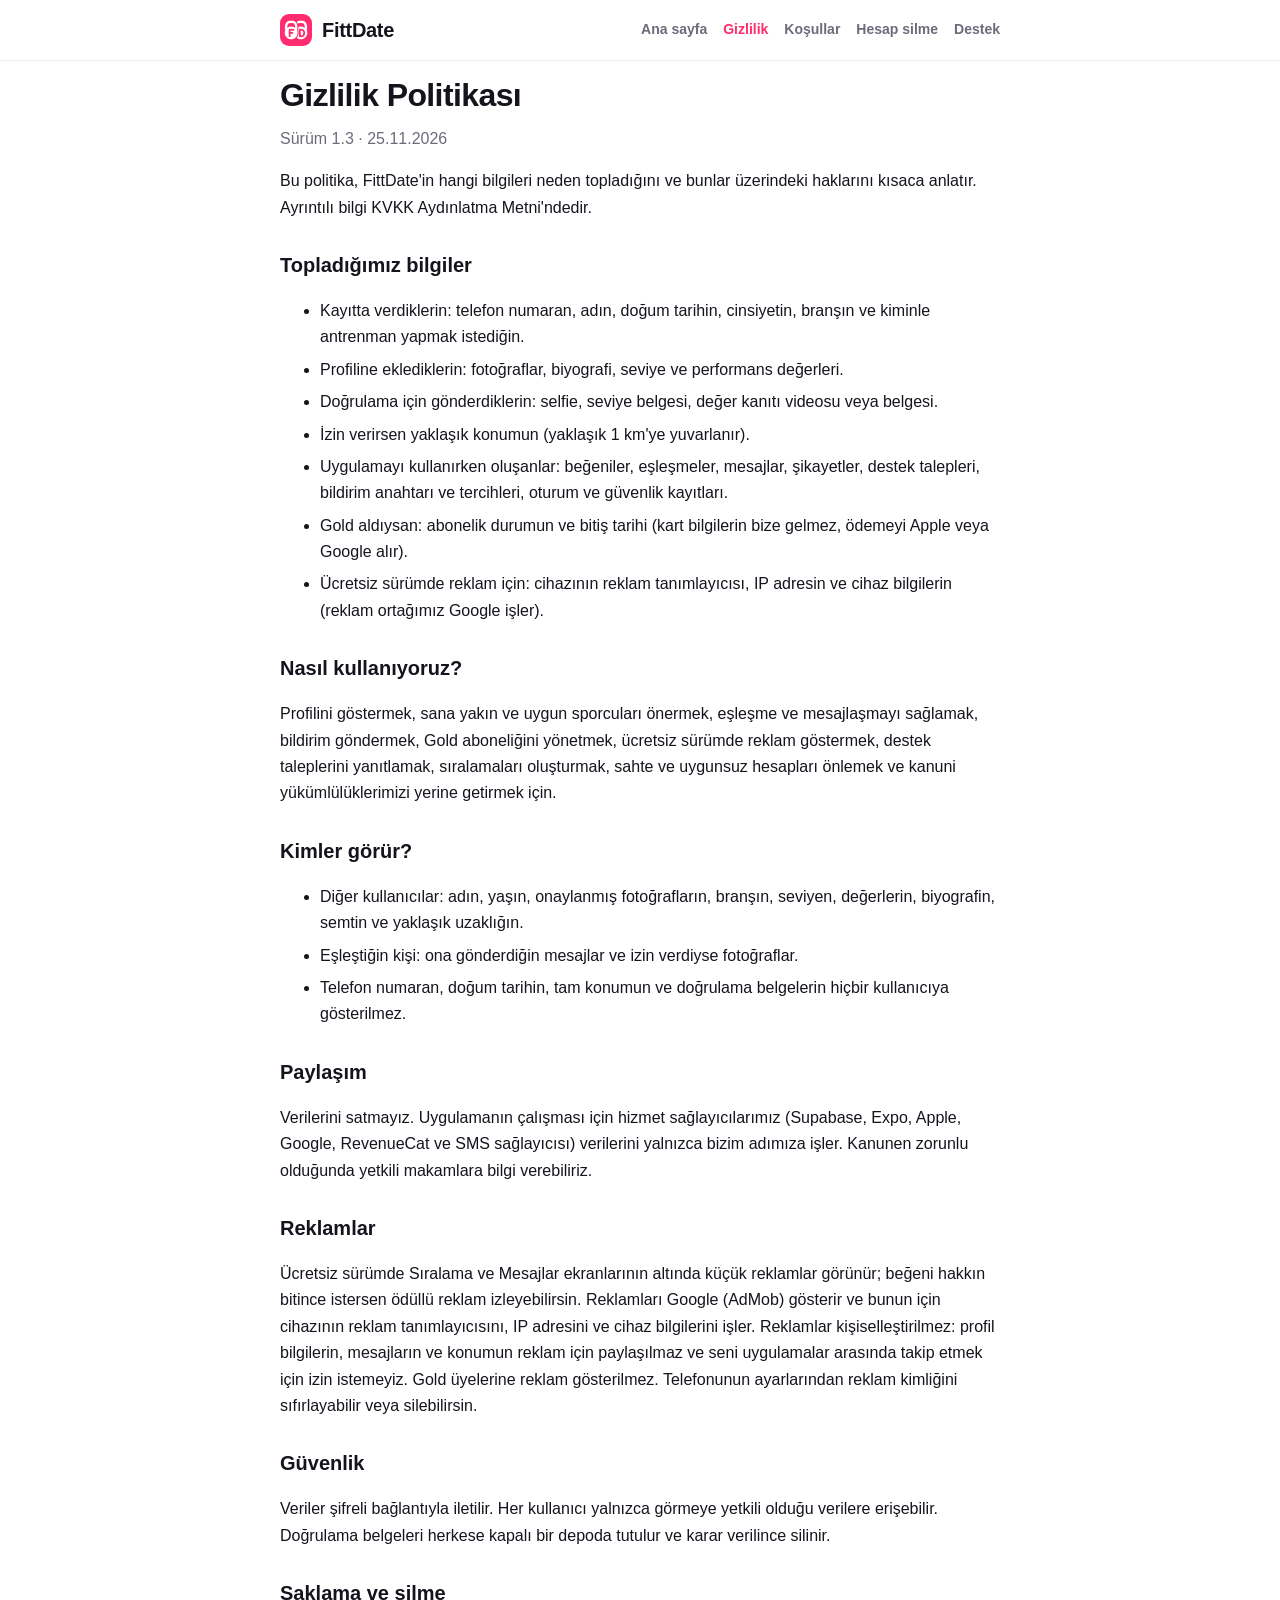
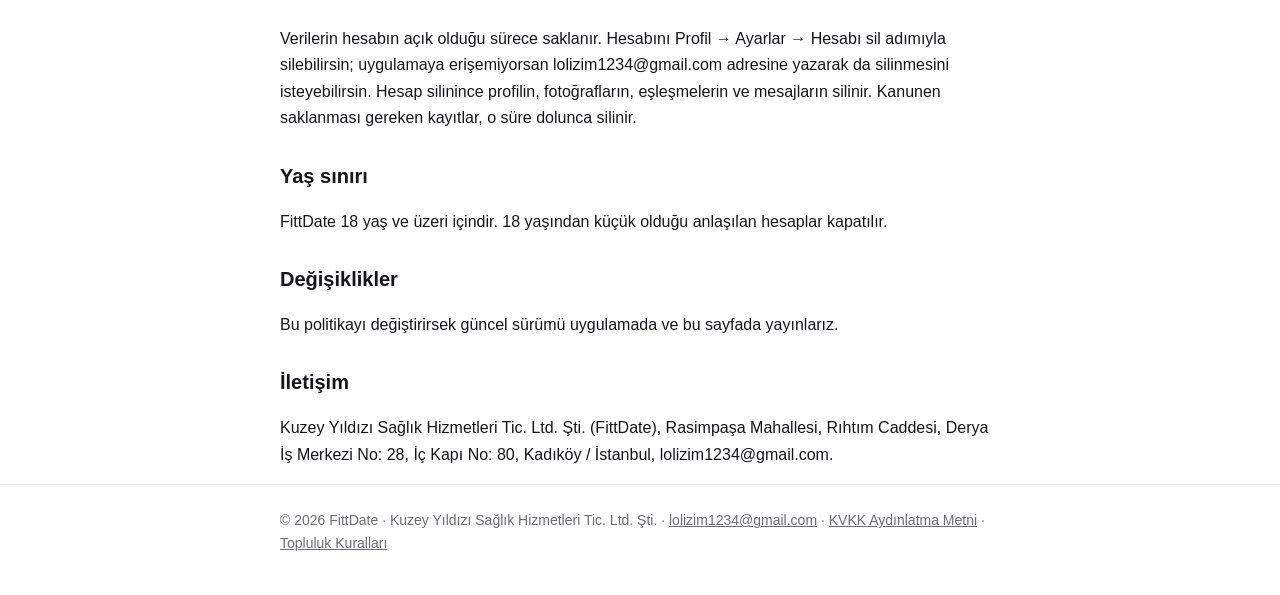
==== gizlilik.html @ 9880f6b0 "Add files via upload" ====
<!DOCTYPE html>
<html lang="tr">
<head>
<meta charset="utf-8">
<meta name="viewport" content="width=device-width, initial-scale=1">
<title>Gizlilik Politikası · FittDate</title>
<meta name="description" content="FittDate hangi bilgileri neden topluyor ve haklarınız.">
<link rel="icon" href="ikon.png">
<link rel="stylesheet" href="stil.css">
</head>
<body>
<header class="ust"><div class="kap"><a class="logo" href="index.html"><img src="ikon.png" alt="" width="32" height="32"><span>FittDate</span></a><nav><a href="index.html">Ana sayfa</a><a href="gizlilik.html" aria-current=page>Gizlilik</a><a href="kosullar.html">Koşullar</a><a href="hesap-silme.html">Hesap silme</a><a href="destek.html">Destek</a></nav></div></header>
<main class="kap">
<article class="metin"><h1>Gizlilik Politikası</h1><p class="surum">Sürüm 1.3 · 25.11.2026</p>
<p>Bu politika, FittDate'in hangi bilgileri neden topladığını ve bunlar üzerindeki haklarını kısaca anlatır. Ayrıntılı bilgi KVKK Aydınlatma Metni'ndedir.</p>
<h2>Topladığımız bilgiler</h2>
<ul>
<li>Kayıtta verdiklerin: telefon numaran, adın, doğum tarihin, cinsiyetin, branşın ve kiminle antrenman yapmak istediğin.</li>
<li>Profiline eklediklerin: fotoğraflar, biyografi, seviye ve performans değerleri.</li>
<li>Doğrulama için gönderdiklerin: selfie, seviye belgesi, değer kanıtı videosu veya belgesi.</li>
<li>İzin verirsen yaklaşık konumun (yaklaşık 1 km'ye yuvarlanır).</li>
<li>Uygulamayı kullanırken oluşanlar: beğeniler, eşleşmeler, mesajlar, şikayetler, destek talepleri, bildirim anahtarı ve tercihleri, oturum ve güvenlik kayıtları.</li>
<li>Gold aldıysan: abonelik durumun ve bitiş tarihi (kart bilgilerin bize gelmez, ödemeyi Apple veya Google alır).</li>
<li>Ücretsiz sürümde reklam için: cihazının reklam tanımlayıcısı, IP adresin ve cihaz bilgilerin (reklam ortağımız Google işler).</li>
</ul>
<h2>Nasıl kullanıyoruz?</h2>
<p>Profilini göstermek, sana yakın ve uygun sporcuları önermek, eşleşme ve mesajlaşmayı sağlamak, bildirim göndermek, Gold aboneliğini yönetmek, ücretsiz sürümde reklam göstermek, destek taleplerini yanıtlamak, sıralamaları oluşturmak, sahte ve uygunsuz hesapları önlemek ve kanuni yükümlülüklerimizi yerine getirmek için.</p>
<h2>Kimler görür?</h2>
<ul>
<li>Diğer kullanıcılar: adın, yaşın, onaylanmış fotoğrafların, branşın, seviyen, değerlerin, biyografin, semtin ve yaklaşık uzaklığın.</li>
<li>Eşleştiğin kişi: ona gönderdiğin mesajlar ve izin verdiyse fotoğraflar.</li>
<li>Telefon numaran, doğum tarihin, tam konumun ve doğrulama belgelerin hiçbir kullanıcıya gösterilmez.</li>
</ul>
<h2>Paylaşım</h2>
<p>Verilerini satmayız. Uygulamanın çalışması için hizmet sağlayıcılarımız (Supabase, Expo, Apple, Google, RevenueCat ve SMS sağlayıcısı) verilerini yalnızca bizim adımıza işler. Kanunen zorunlu olduğunda yetkili makamlara bilgi verebiliriz.</p>
<h2>Reklamlar</h2>
<p>Ücretsiz sürümde Sıralama ve Mesajlar ekranlarının altında küçük reklamlar görünür; beğeni hakkın bitince istersen ödüllü reklam izleyebilirsin. Reklamları Google (AdMob) gösterir ve bunun için cihazının reklam tanımlayıcısını, IP adresini ve cihaz bilgilerini işler. Reklamlar kişiselleştirilmez: profil bilgilerin, mesajların ve konumun reklam için paylaşılmaz ve seni uygulamalar arasında takip etmek için izin istemeyiz. Gold üyelerine reklam gösterilmez. Telefonunun ayarlarından reklam kimliğini sıfırlayabilir veya silebilirsin.</p>
<h2>Güvenlik</h2>
<p>Veriler şifreli bağlantıyla iletilir. Her kullanıcı yalnızca görmeye yetkili olduğu verilere erişebilir. Doğrulama belgeleri herkese kapalı bir depoda tutulur ve karar verilince silinir.</p>
<h2>Saklama ve silme</h2>
<p>Verilerin hesabın açık olduğu sürece saklanır. Hesabını Profil → Ayarlar → Hesabı sil adımıyla silebilirsin; uygulamaya erişemiyorsan lolizim1234@gmail.com adresine yazarak da silinmesini isteyebilirsin. Hesap silinince profilin, fotoğrafların, eşleşmelerin ve mesajların silinir. Kanunen saklanması gereken kayıtlar, o süre dolunca silinir.</p>
<h2>Yaş sınırı</h2>
<p>FittDate 18 yaş ve üzeri içindir. 18 yaşından küçük olduğu anlaşılan hesaplar kapatılır.</p>
<h2>Değişiklikler</h2>
<p>Bu politikayı değiştirirsek güncel sürümü uygulamada ve bu sayfada yayınlarız.</p>
<h2>İletişim</h2>
<p>Kuzey Yıldızı Sağlık Hizmetleri Tic. Ltd. Şti. (FittDate), Rasimpaşa Mahallesi, Rıhtım Caddesi, Derya İş Merkezi No: 28, İç Kapı No: 80, Kadıköy / İstanbul, lolizim1234@gmail.com.</p></article>
</main>
<footer class="alt"><div class="kap">© 2026 FittDate · Kuzey Yıldızı Sağlık Hizmetleri Tic. Ltd. Şti. · <a href="mailto:lolizim1234@gmail.com">lolizim1234@gmail.com</a> · <a href="aydinlatma.html">KVKK Aydınlatma Metni</a> · <a href="kurallar.html">Topluluk Kuralları</a></div></footer>
</body>
</html>
---- stil.css ----
:root{--pembe:#FF2D6F;--turuncu:#FF8A3D;--yazi:#16131D;--soluk:#6E6A7C;--cizgi:#ECE9F2;--zemin:#FFF7FA}
*{box-sizing:border-box}
html{-webkit-text-size-adjust:100%}
body{margin:0;font:16px/1.65 -apple-system,BlinkMacSystemFont,"Segoe UI",Roboto,Helvetica,Arial,sans-serif;color:var(--yazi);background:#fff}
a{color:var(--pembe)}
.kap{max-width:760px;margin:0 auto;padding:0 20px}
.ust{position:sticky;top:0;background:rgba(255,255,255,.92);backdrop-filter:blur(8px);border-bottom:1px solid var(--cizgi);z-index:1}
.ust .kap{display:flex;align-items:center;justify-content:space-between;gap:16px;min-height:60px;flex-wrap:wrap}
.logo{display:flex;align-items:center;gap:10px;text-decoration:none;font-weight:900;font-size:20px;letter-spacing:-.3px;color:var(--yazi)}
.logo img{border-radius:9px}
nav{display:flex;gap:16px;flex-wrap:wrap;font-size:14px}
nav a{color:var(--soluk);text-decoration:none;font-weight:600}
nav a[aria-current]{color:var(--pembe)}
main{padding:32px 20px 56px}
.kahraman{text-align:center;padding:40px 0 24px}
.kahraman img{border-radius:24px;box-shadow:0 12px 32px rgba(255,45,111,.25)}
.kahraman h1{font-size:clamp(30px,6vw,46px);line-height:1.15;letter-spacing:-1px;margin:24px 0 12px}
.kahraman h1 span{background:linear-gradient(90deg,var(--pembe),var(--turuncu));-webkit-background-clip:text;background-clip:text;color:transparent}
.kahraman p{color:var(--soluk);font-size:18px;max-width:560px;margin:0 auto}
.rozet{display:inline-block;margin-top:20px!important;padding:10px 18px;border-radius:999px;background:var(--zemin);color:var(--pembe)!important;font-weight:700;font-size:15px!important}
.ozellikler{display:grid;grid-template-columns:repeat(auto-fit,minmax(200px,1fr));gap:14px;margin:32px 0}
.ozellikler div{border:1px solid var(--cizgi);border-radius:18px;padding:18px}
.ozellikler h2{font-size:17px;margin:0 0 6px}
.ozellikler p{margin:0;color:var(--soluk);font-size:15px}
.linkler{display:flex;flex-wrap:wrap;gap:10px;justify-content:center}
.linkler a{padding:10px 16px;border-radius:12px;border:1px solid var(--cizgi);text-decoration:none;font-weight:600;font-size:15px}
.metin h1{font-size:32px;letter-spacing:-.6px;margin:8px 0 4px}
.metin h2{font-size:20px;margin:28px 0 8px}
.metin h3{font-size:17px;margin:20px 0 4px}
.metin .surum{color:var(--soluk);margin-top:0}
.metin li{margin:6px 0}
mark{background:#FFF1B8;padding:0 3px;border-radius:3px}
.alt{border-top:1px solid var(--cizgi);color:var(--soluk);font-size:14px;padding:24px 0 40px}
.alt a{color:var(--soluk)}
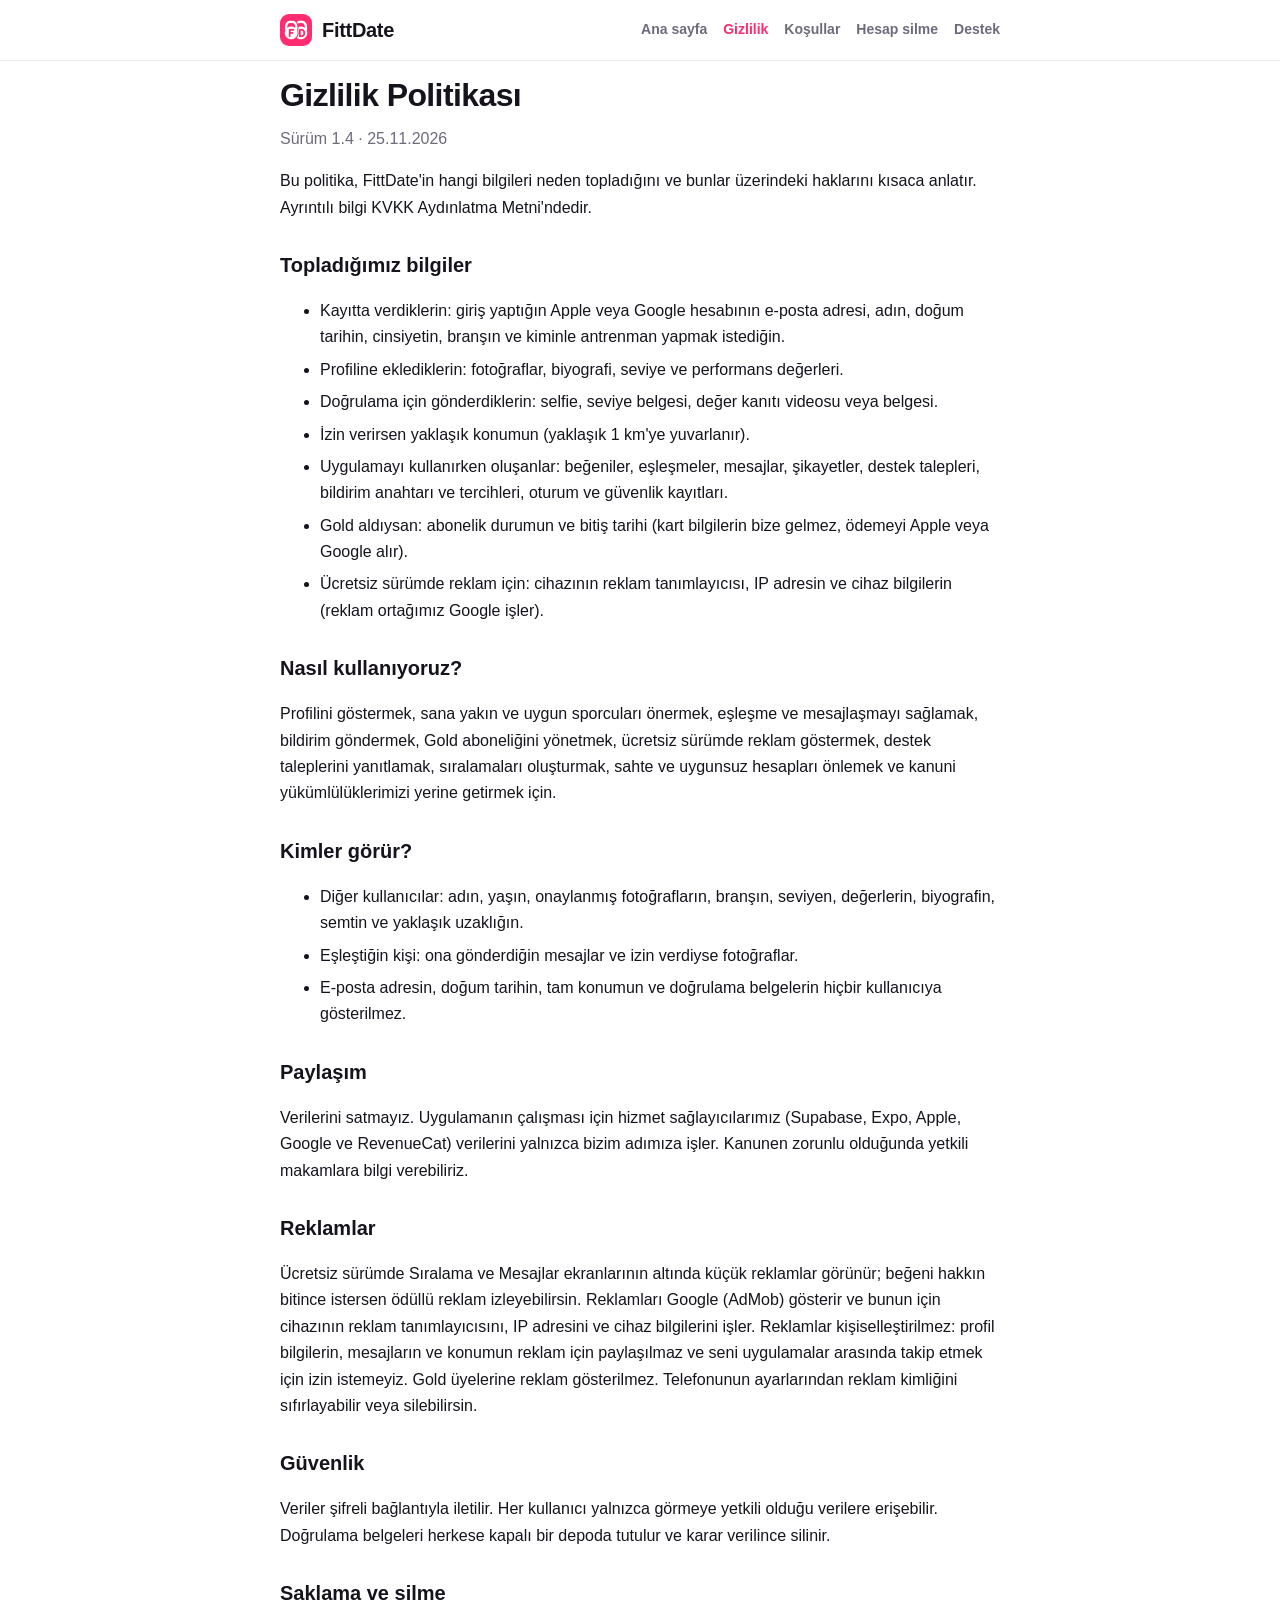
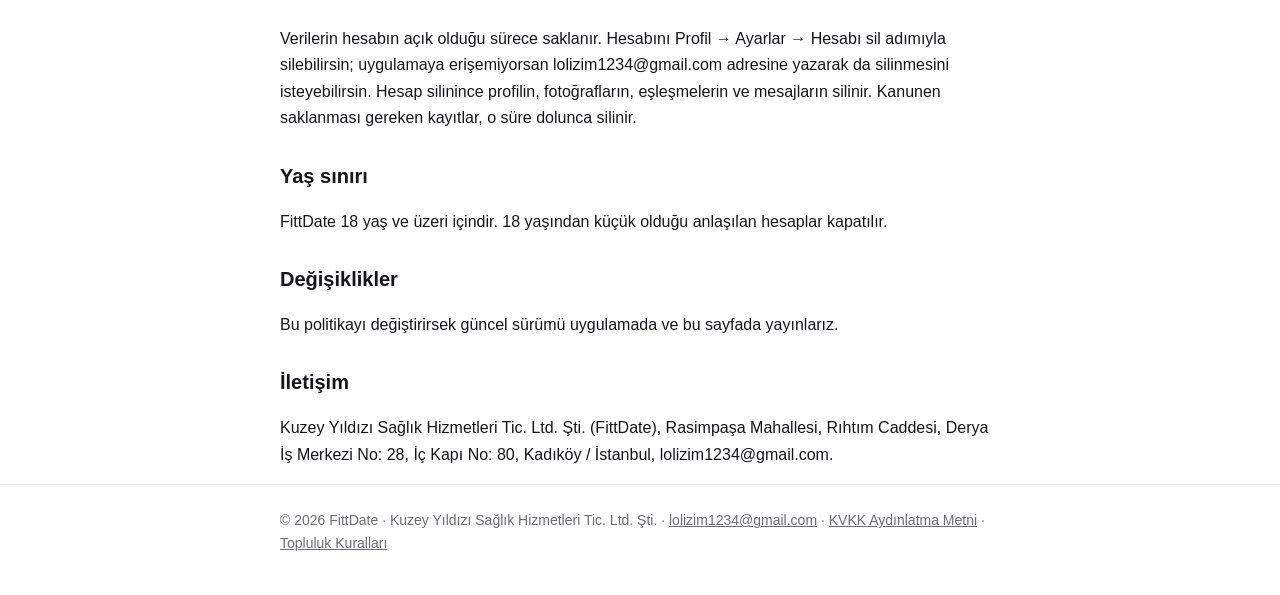
==== commit ce7d20e6: "Add files via upload" ====
--- a/gizlilik.html
+++ b/gizlilik.html
@@ -11,11 +11,11 @@
 <body>
 <header class="ust"><div class="kap"><a class="logo" href="index.html"><img src="ikon.png" alt="" width="32" height="32"><span>FittDate</span></a><nav><a href="index.html">Ana sayfa</a><a href="gizlilik.html" aria-current=page>Gizlilik</a><a href="kosullar.html">Koşullar</a><a href="hesap-silme.html">Hesap silme</a><a href="destek.html">Destek</a></nav></div></header>
 <main class="kap">
-<article class="metin"><h1>Gizlilik Politikası</h1><p class="surum">Sürüm 1.3 · 25.11.2026</p>
+<article class="metin"><h1>Gizlilik Politikası</h1><p class="surum">Sürüm 1.4 · 25.11.2026</p>
 <p>Bu politika, FittDate'in hangi bilgileri neden topladığını ve bunlar üzerindeki haklarını kısaca anlatır. Ayrıntılı bilgi KVKK Aydınlatma Metni'ndedir.</p>
 <h2>Topladığımız bilgiler</h2>
 <ul>
-<li>Kayıtta verdiklerin: telefon numaran, adın, doğum tarihin, cinsiyetin, branşın ve kiminle antrenman yapmak istediğin.</li>
+<li>Kayıtta verdiklerin: giriş yaptığın Apple veya Google hesabının e-posta adresi, adın, doğum tarihin, cinsiyetin, branşın ve kiminle antrenman yapmak istediğin.</li>
 <li>Profiline eklediklerin: fotoğraflar, biyografi, seviye ve performans değerleri.</li>
 <li>Doğrulama için gönderdiklerin: selfie, seviye belgesi, değer kanıtı videosu veya belgesi.</li>
 <li>İzin verirsen yaklaşık konumun (yaklaşık 1 km'ye yuvarlanır).</li>
@@ -29,10 +29,10 @@
 <ul>
 <li>Diğer kullanıcılar: adın, yaşın, onaylanmış fotoğrafların, branşın, seviyen, değerlerin, biyografin, semtin ve yaklaşık uzaklığın.</li>
 <li>Eşleştiğin kişi: ona gönderdiğin mesajlar ve izin verdiyse fotoğraflar.</li>
-<li>Telefon numaran, doğum tarihin, tam konumun ve doğrulama belgelerin hiçbir kullanıcıya gösterilmez.</li>
+<li>E-posta adresin, doğum tarihin, tam konumun ve doğrulama belgelerin hiçbir kullanıcıya gösterilmez.</li>
 </ul>
 <h2>Paylaşım</h2>
-<p>Verilerini satmayız. Uygulamanın çalışması için hizmet sağlayıcılarımız (Supabase, Expo, Apple, Google, RevenueCat ve SMS sağlayıcısı) verilerini yalnızca bizim adımıza işler. Kanunen zorunlu olduğunda yetkili makamlara bilgi verebiliriz.</p>
+<p>Verilerini satmayız. Uygulamanın çalışması için hizmet sağlayıcılarımız (Supabase, Expo, Apple, Google ve RevenueCat) verilerini yalnızca bizim adımıza işler. Kanunen zorunlu olduğunda yetkili makamlara bilgi verebiliriz.</p>
 <h2>Reklamlar</h2>
 <p>Ücretsiz sürümde Sıralama ve Mesajlar ekranlarının altında küçük reklamlar görünür; beğeni hakkın bitince istersen ödüllü reklam izleyebilirsin. Reklamları Google (AdMob) gösterir ve bunun için cihazının reklam tanımlayıcısını, IP adresini ve cihaz bilgilerini işler. Reklamlar kişiselleştirilmez: profil bilgilerin, mesajların ve konumun reklam için paylaşılmaz ve seni uygulamalar arasında takip etmek için izin istemeyiz. Gold üyelerine reklam gösterilmez. Telefonunun ayarlarından reklam kimliğini sıfırlayabilir veya silebilirsin.</p>
 <h2>Güvenlik</h2>
